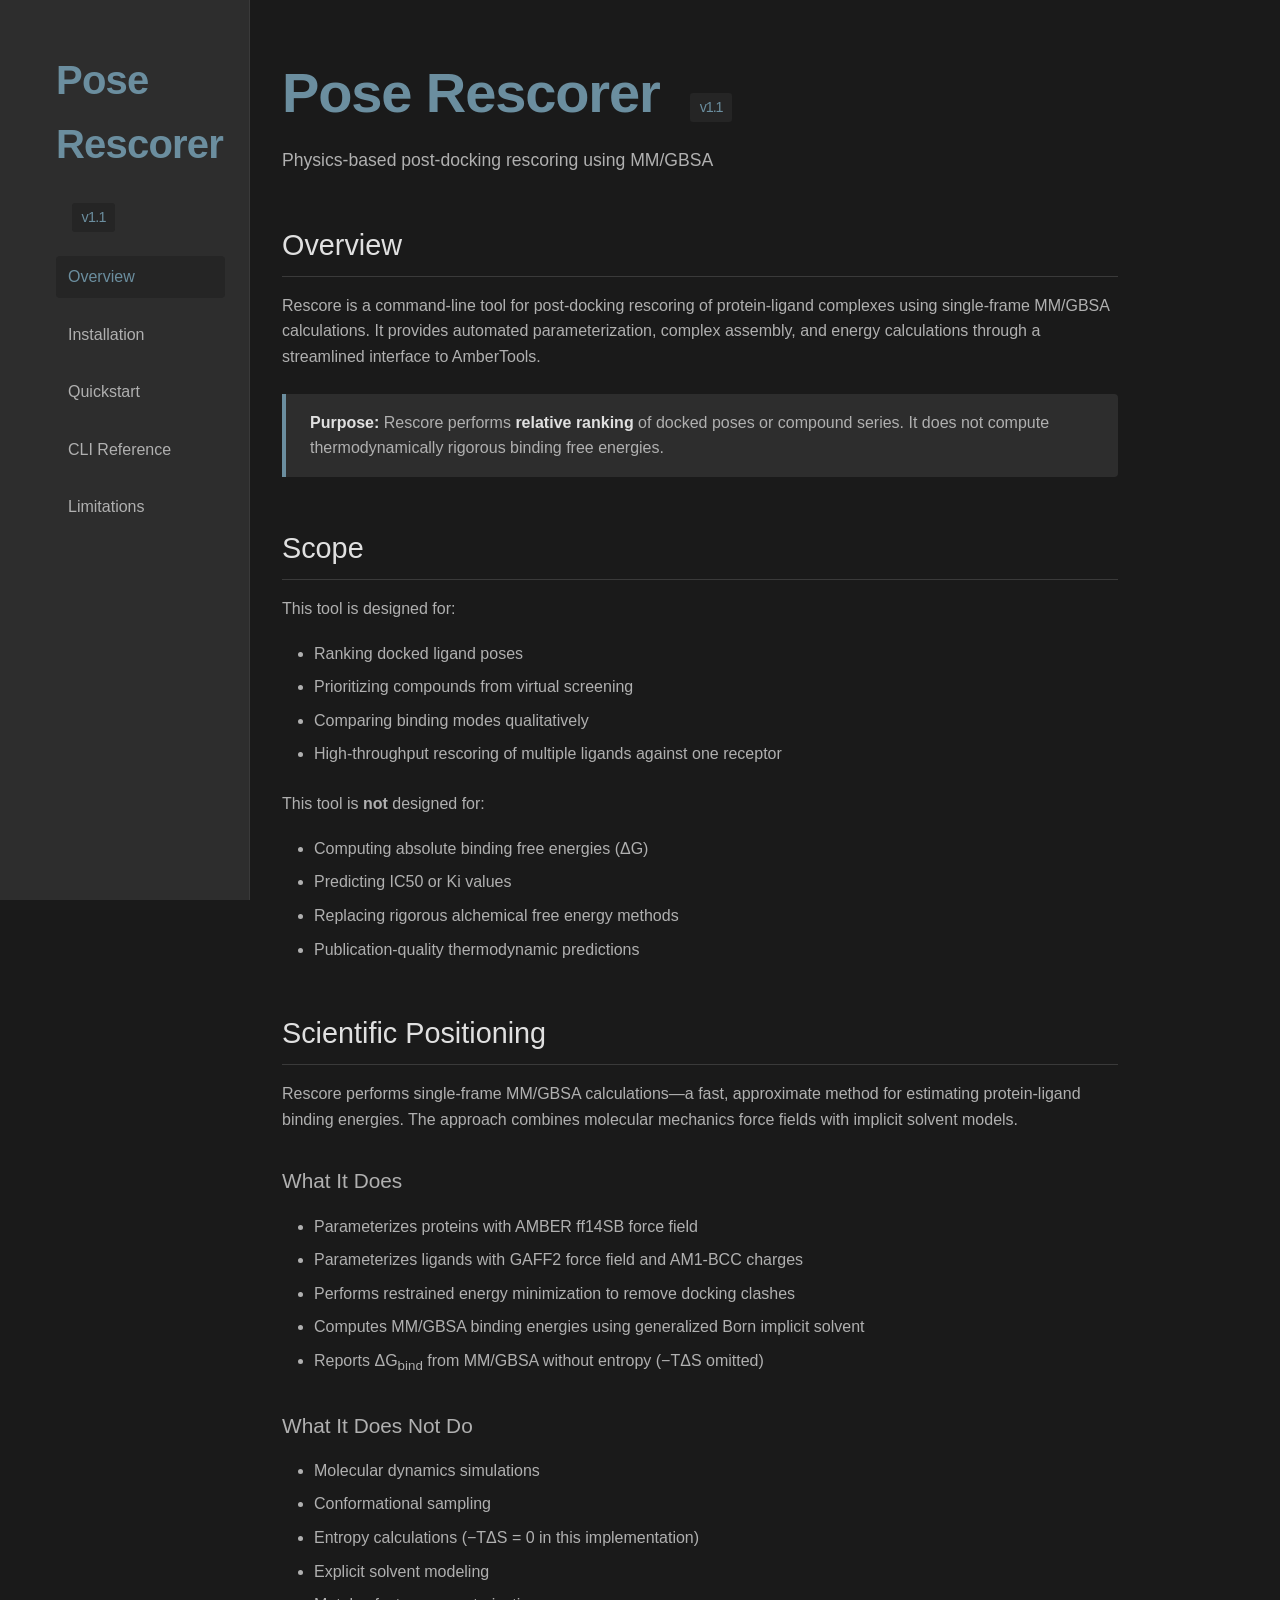
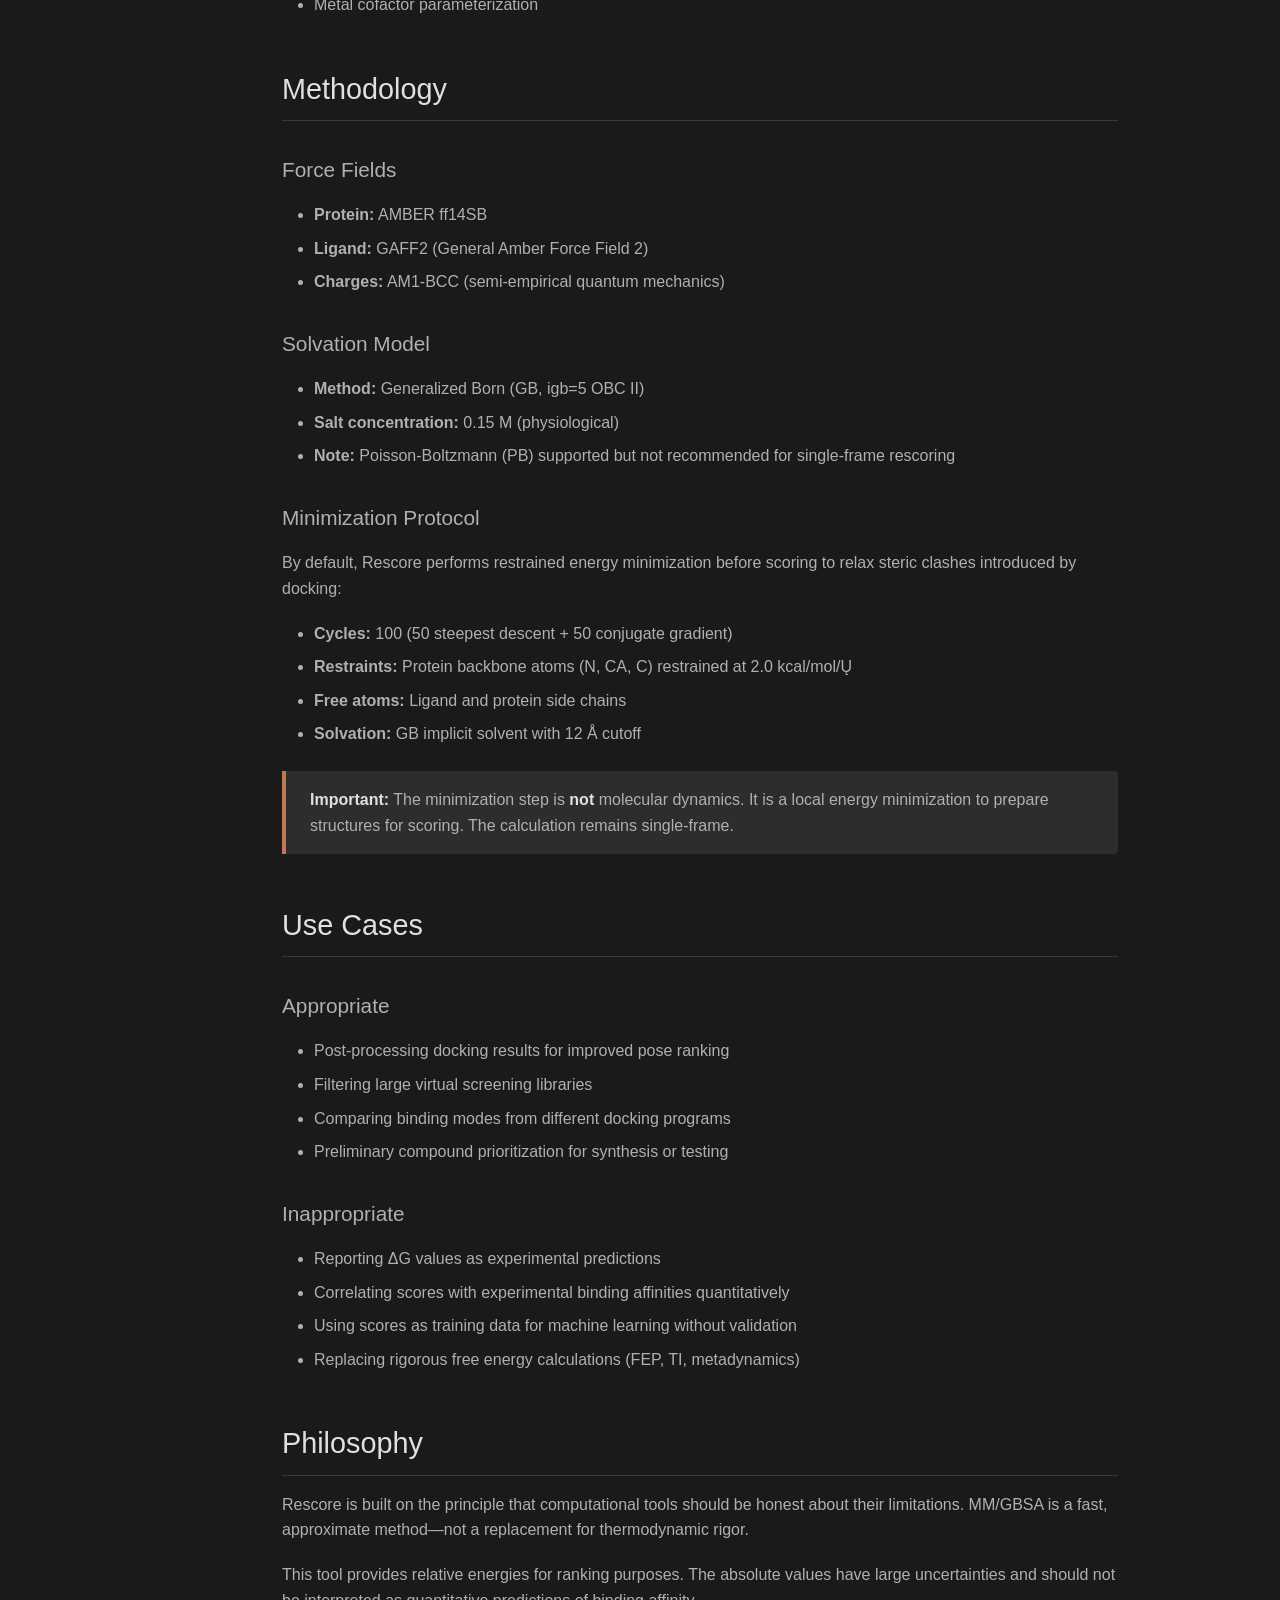
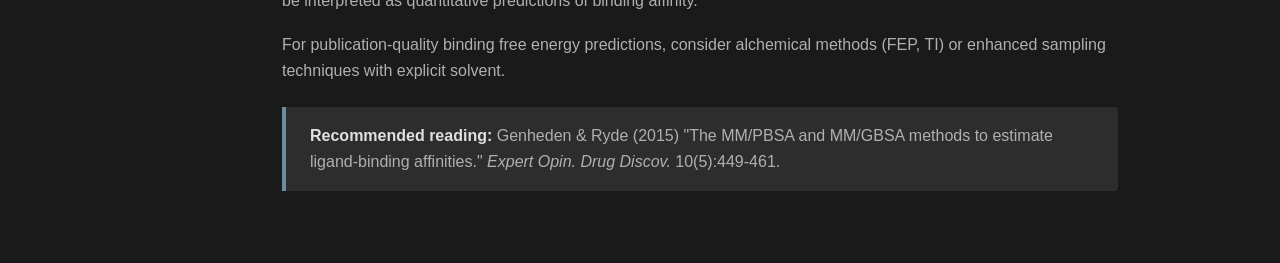
==== docs/index.html @ b131fc04 "v1.1" ====
<!DOCTYPE html>
<html lang="en">
<head>
    <meta charset="UTF-8">
    <meta name="viewport" content="width=device-width, initial-scale=1.0">
    <title>Pose Rescorer - Post-Docking MM/GBSA Rescoring</title>
    <link rel="stylesheet" href="style.css">
</head>
<body>
    <nav>
        <ul>
            <h1 style="font-size: 2.5rem;">Pose Rescorer <span class="version">v1.1</span></h1>
            <li><a href="index.html" class="active">Overview</a></li>
            <li><a href="install.html">Installation</a></li>
            <li><a href="quickstart.html">Quickstart</a></li>
            <li><a href="cli.html">CLI Reference</a></li>
            <li><a href="limitations.html">Limitations</a></li>
        </ul>
    </nav>

    <main>
        <h1 style="font-size: 3.5rem;">Pose Rescorer <span class="version">v1.1</span></h1>
        <p class="subtitle">Physics-based post-docking rescoring using MM/GBSA</p>

        <h2>Overview</h2>
        <p>
            Rescore is a command-line tool for post-docking rescoring of protein-ligand complexes using
            single-frame MM/GBSA calculations. It provides automated parameterization, complex assembly,
            and energy calculations through a streamlined interface to AmberTools.
        </p>

        <div class="callout">
            <p><strong>Purpose:</strong> Rescore performs <strong>relative ranking</strong> of docked poses or compound series.
            It does not compute thermodynamically rigorous binding free energies.</p>
        </div>

        <h2>Scope</h2>
        <p>This tool is designed for:</p>
        <ul>
            <li>Ranking docked ligand poses</li>
            <li>Prioritizing compounds from virtual screening</li>
            <li>Comparing binding modes qualitatively</li>
            <li>High-throughput rescoring of multiple ligands against one receptor</li>
        </ul>

        <p>This tool is <strong>not</strong> designed for:</p>
        <ul>
            <li>Computing absolute binding free energies (ΔG)</li>
            <li>Predicting IC50 or Ki values</li>
            <li>Replacing rigorous alchemical free energy methods</li>
            <li>Publication-quality thermodynamic predictions</li>
        </ul>

        <h2>Scientific Positioning</h2>
        <p>
            Rescore performs single-frame MM/GBSA calculations—a fast, approximate method for estimating
            protein-ligand binding energies. The approach combines molecular mechanics force fields with
            implicit solvent models.
        </p>

        <h3>What It Does</h3>
        <ul>
            <li>Parameterizes proteins with AMBER ff14SB force field</li>
            <li>Parameterizes ligands with GAFF2 force field and AM1-BCC charges</li>
            <li>Performs restrained energy minimization to remove docking clashes</li>
            <li>Computes MM/GBSA binding energies using generalized Born implicit solvent</li>
            <li>Reports ΔG<sub>bind</sub> from MM/GBSA without entropy (−TΔS omitted)</li>
        </ul>

        <h3>What It Does Not Do</h3>
        <ul>
            <li>Molecular dynamics simulations</li>
            <li>Conformational sampling</li>
            <li>Entropy calculations (−TΔS = 0 in this implementation)</li>
            <li>Explicit solvent modeling</li>
            <li>Metal cofactor parameterization</li>
        </ul>

        <h2>Methodology</h2>

        <h3>Force Fields</h3>
        <ul>
            <li><strong>Protein:</strong> AMBER ff14SB</li>
            <li><strong>Ligand:</strong> GAFF2 (General Amber Force Field 2)</li>
            <li><strong>Charges:</strong> AM1-BCC (semi-empirical quantum mechanics)</li>
        </ul>

        <h3>Solvation Model</h3>
        <ul>
            <li><strong>Method:</strong> Generalized Born (GB, igb=5 OBC II)</li>
            <li><strong>Salt concentration:</strong> 0.15 M (physiological)</li>
            <li><strong>Note:</strong> Poisson-Boltzmann (PB) supported but not recommended for single-frame rescoring</li>
        </ul>

        <h3>Minimization Protocol</h3>
        <p>
            By default, Rescore performs restrained energy minimization before scoring to relax steric
            clashes introduced by docking:
        </p>
        <ul>
            <li><strong>Cycles:</strong> 100 (50 steepest descent + 50 conjugate gradient)</li>
            <li><strong>Restraints:</strong> Protein backbone atoms (N, CA, C) restrained at 2.0 kcal/mol/Ų</li>
            <li><strong>Free atoms:</strong> Ligand and protein side chains</li>
            <li><strong>Solvation:</strong> GB implicit solvent with 12 Å cutoff</li>
        </ul>

        <div class="callout warning">
            <p><strong>Important:</strong> The minimization step is <strong>not</strong> molecular dynamics.
            It is a local energy minimization to prepare structures for scoring. The calculation remains
            single-frame.</p>
        </div>

        <h2>Use Cases</h2>

        <h3>Appropriate</h3>
        <ul>
            <li>Post-processing docking results for improved pose ranking</li>
            <li>Filtering large virtual screening libraries</li>
            <li>Comparing binding modes from different docking programs</li>
            <li>Preliminary compound prioritization for synthesis or testing</li>
        </ul>

        <h3>Inappropriate</h3>
        <ul>
            <li>Reporting ΔG values as experimental predictions</li>
            <li>Correlating scores with experimental binding affinities quantitatively</li>
            <li>Using scores as training data for machine learning without validation</li>
            <li>Replacing rigorous free energy calculations (FEP, TI, metadynamics)</li>
        </ul>

        <h2>Philosophy</h2>
        <p>
            Rescore is built on the principle that computational tools should be honest about their
            limitations. MM/GBSA is a fast, approximate method—not a replacement for thermodynamic rigor.
        </p>
        <p>
            This tool provides relative energies for ranking purposes. The absolute values have large
            uncertainties and should not be interpreted as quantitative predictions of binding affinity.
        </p>
        <p>
            For publication-quality binding free energy predictions, consider alchemical methods
            (FEP, TI) or enhanced sampling techniques with explicit solvent.
        </p>

        <div class="callout">
            <p><strong>Recommended reading:</strong> Genheden & Ryde (2015) "The MM/PBSA and MM/GBSA methods to
            estimate ligand-binding affinities." <em>Expert Opin. Drug Discov.</em> 10(5):449-461.</p>
        </div>
    </main>
</body>
</html>
---- docs/style.css ----
/* Rescore Documentation - Dark Theme */

:root {
    --bg-primary: #1a1a1a;
    --bg-secondary: #2d2d2d;
    --bg-code: #252525;
    --text-primary: #e0e0e0;
    --text-secondary: #b0b0b0;
    --accent: #6b8e9f;
    --accent-dim: #4a6b7a;
    --border: #3a3a3a;
    --link: #7fa8bb;
    --link-hover: #a3c4d6;
    --warning: #c07850;
}

* {
    margin: 0;
    padding: 0;
    box-sizing: border-box;
}

body {
    font-family: -apple-system, BlinkMacSystemFont, 'Segoe UI', Roboto, 'Helvetica Neue', Arial, sans-serif;
    font-size: 16px;
    line-height: 1.6;
    color: var(--text-primary);
    background-color: var(--bg-primary);
    margin: 0;
    padding: 0;
    display: flex;
}

/* Navigation Sidebar */
nav {
    background-color: var(--bg-secondary);
    border-right: 1px solid var(--border);
    padding: 2rem 1.5rem;
    position: fixed;
    left: 0;
    top: 0;
    bottom: 0;
    width: 250px;
    overflow-y: auto;
    z-index: 100;
}

nav ul {
    list-style: none;
    display: flex;
    flex-direction: column;
    gap: 0.5rem;
}

nav ul li:first-child {
    font-weight: 600;
    color: var(--accent);
    font-size: 2rem;
    margin-bottom: 2rem;
    padding-bottom: 1rem;
    border-bottom: 1px solid var(--border);
}

nav a {
    color: var(--text-secondary);
    text-decoration: none;
    transition: color 0.2s;
    display: block;
    padding: 0.5rem 0.75rem;
    border-radius: 4px;
}

nav a:hover {
    color: var(--accent);
    background-color: var(--bg-code);
}

nav a.active {
    color: var(--accent);
    background-color: var(--bg-code);
}

/* Main Content */
main {
    margin-left: 250px;
    padding: 3rem 2rem;
    max-width: 900px;
    flex: 1;
}

h1 {
    font-size: 2.5rem;
    font-weight: 600;
    color: var(--accent);
    margin-bottom: 0.5rem;
    letter-spacing: -0.02em;
}

h2 {
    font-size: 1.8rem;
    font-weight: 500;
    color: var(--text-primary);
    margin-top: 3rem;
    margin-bottom: 1rem;
    padding-bottom: 0.5rem;
    border-bottom: 1px solid var(--border);
}

h3 {
    font-size: 1.3rem;
    font-weight: 500;
    color: var(--text-secondary);
    margin-top: 2rem;
    margin-bottom: 1rem;
}

p {
    margin-bottom: 1.2rem;
    color: var(--text-secondary);
}

/* Code Blocks */
code {
    font-family: 'SF Mono', Monaco, 'Cascadia Code', 'Roboto Mono', Consolas, 'Courier New', monospace;
    font-size: 0.9em;
    background-color: var(--bg-code);
    padding: 0.2em 0.4em;
    border-radius: 3px;
    color: var(--text-primary);
}

pre {
    background-color: var(--bg-code);
    border: 1px solid var(--border);
    border-radius: 5px;
    padding: 1.5rem;
    margin: 1.5rem 0;
    overflow-x: auto;
    line-height: 1.5;
}

pre code {
    background: none;
    padding: 0;
    font-size: 0.95em;
}

/* Lists */
ul, ol {
    margin: 1rem 0 1.5rem 2rem;
    color: var(--text-secondary);
}

li {
    margin-bottom: 0.5rem;
}

/* Links */
a {
    color: var(--link);
    text-decoration: none;
}

a:hover {
    color: var(--link-hover);
    text-decoration: underline;
}

/* Callout Boxes */
.callout {
    background-color: var(--bg-secondary);
    border-left: 4px solid var(--accent);
    padding: 1rem 1.5rem;
    margin: 1.5rem 0;
    border-radius: 0 4px 4px 0;
}

.callout.warning {
    border-left-color: var(--warning);
}

.callout p:last-child {
    margin-bottom: 0;
}

.callout strong {
    color: var(--text-primary);
}

/* Tables */
table {
    width: 100%;
    border-collapse: collapse;
    margin: 1.5rem 0;
    background-color: var(--bg-secondary);
}

th, td {
    padding: 0.75rem 1rem;
    text-align: left;
    border-bottom: 1px solid var(--border);
}

th {
    color: var(--text-primary);
    font-weight: 600;
    background-color: var(--bg-code);
}

td {
    color: var(--text-secondary);
}

/* Utility Classes */
.subtitle {
    font-size: 1.1rem;
    color: var(--text-secondary);
    margin-bottom: 2rem;
}

.version {
    display: inline-block;
    background-color: var(--bg-code);
    color: var(--accent);
    padding: 0.2rem 0.6rem;
    border-radius: 3px;
    font-size: 0.9rem;
    font-weight: 500;
    margin-left: 1rem;
}

/* Responsive Design */
@media (max-width: 768px) {
    nav {
        padding: 1rem;
    }
    
    nav ul {
        gap: 1rem;
    }
    
    main {
        padding: 2rem 1rem;
    }
    
    h1 {
        font-size: 2rem;
    }
    
    h2 {
        font-size: 1.5rem;
    }
    
    pre {
        padding: 1rem;
        font-size: 0.85em;
    }
}
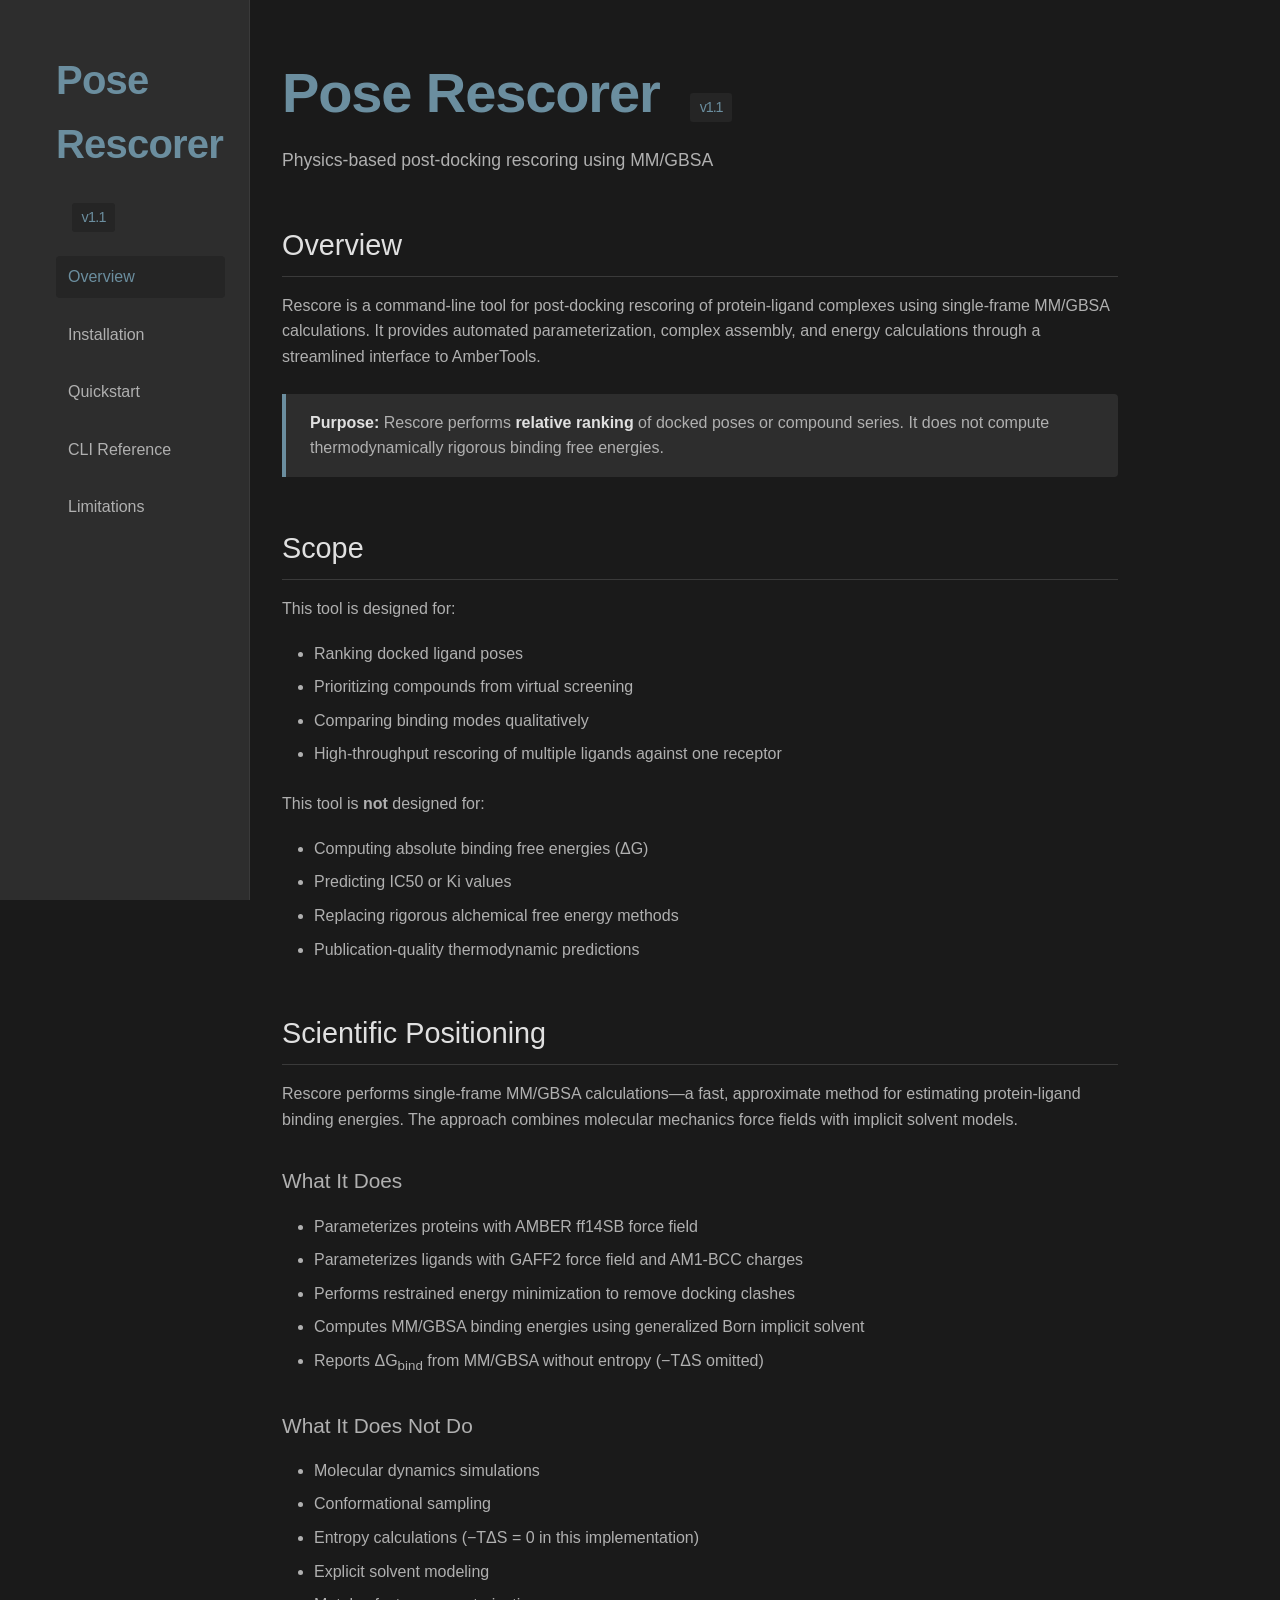
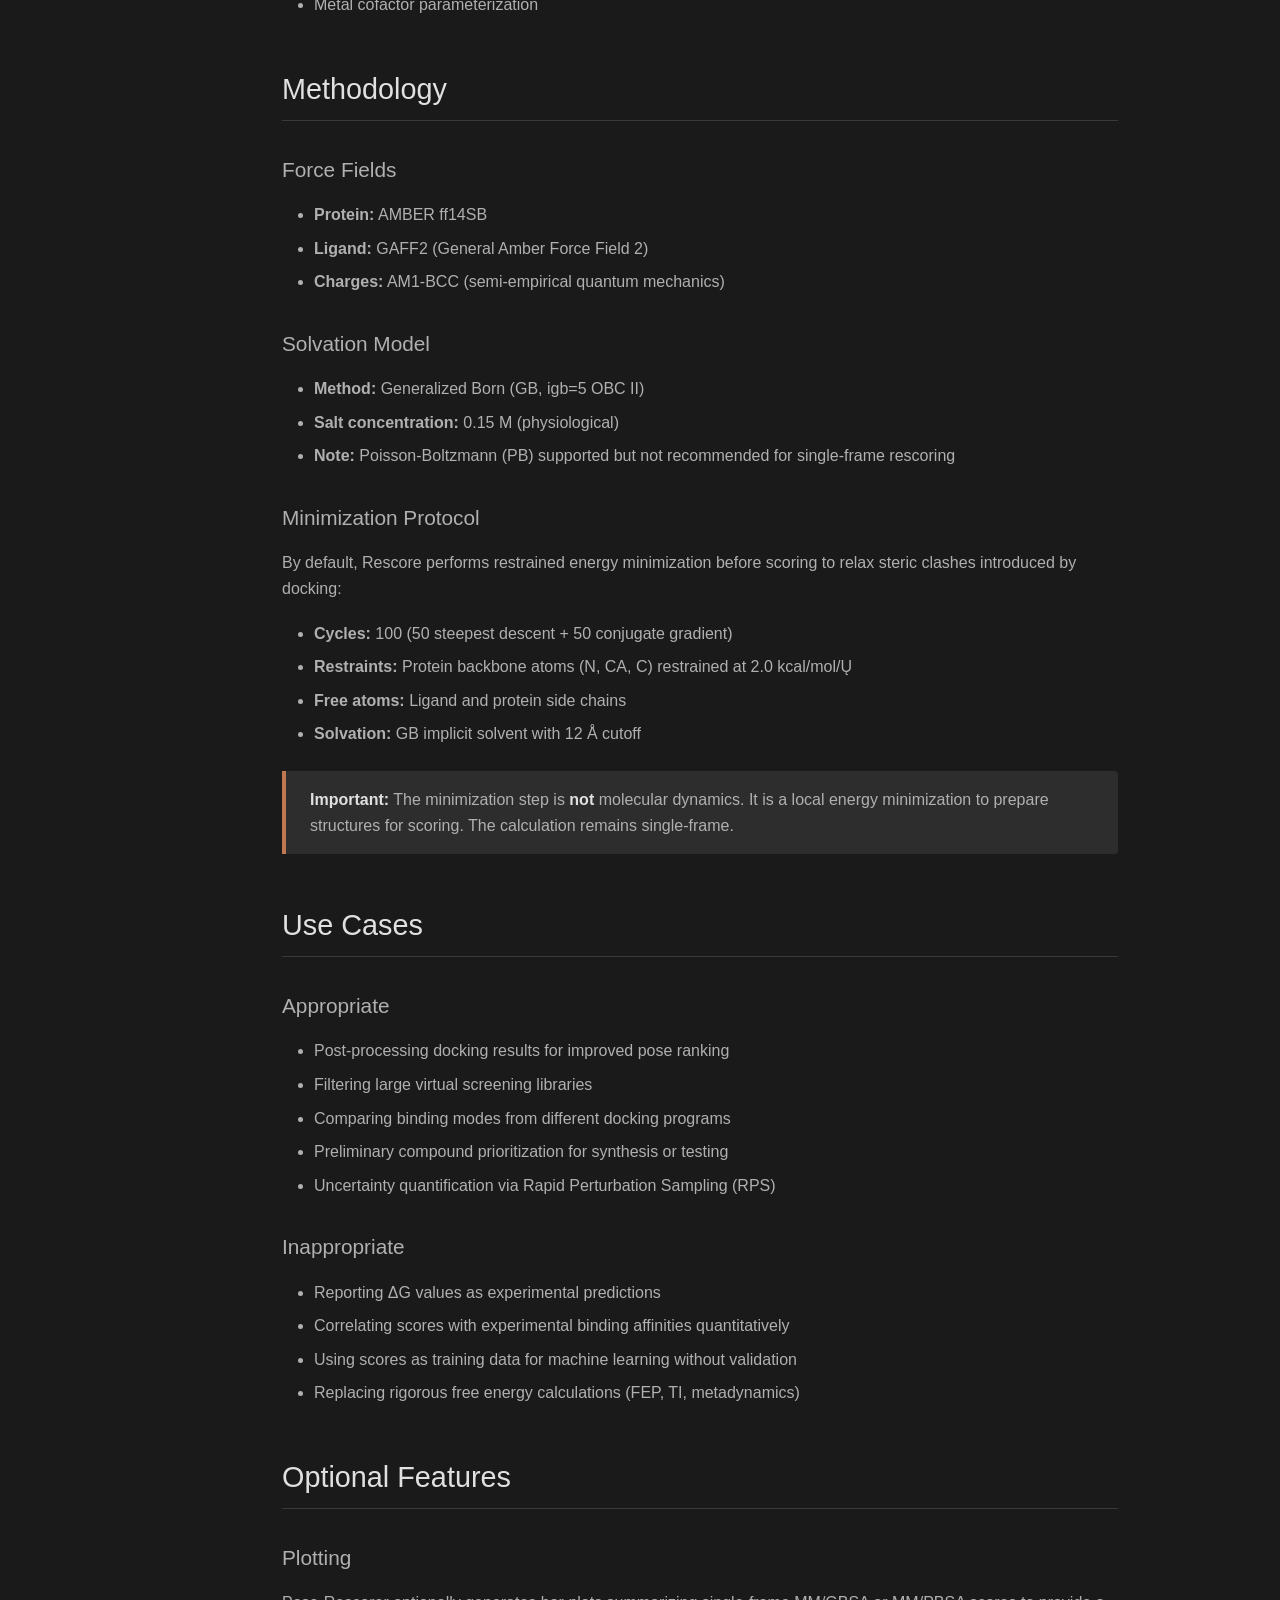
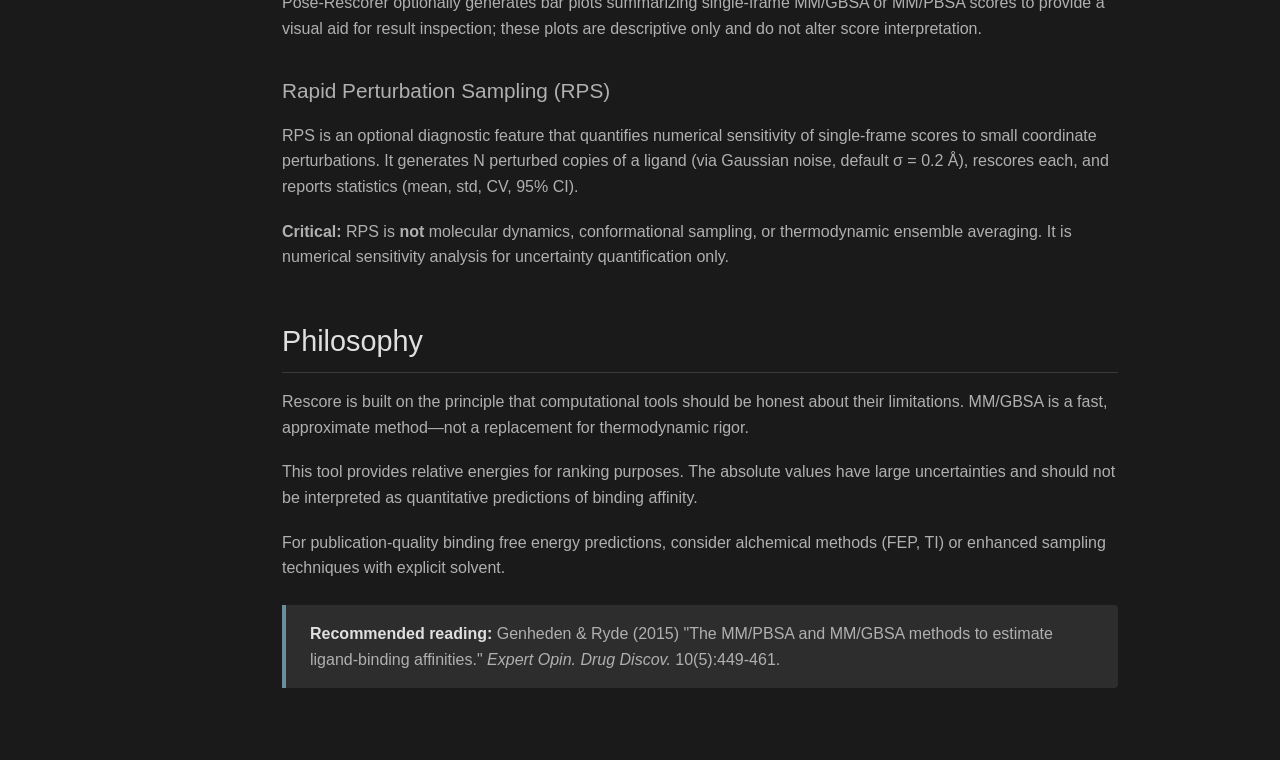
==== commit e628c4da: "v1.1.1" ====
--- a/docs/index.html
+++ b/docs/index.html
@@ -118,6 +118,7 @@
             <li>Filtering large virtual screening libraries</li>
             <li>Comparing binding modes from different docking programs</li>
             <li>Preliminary compound prioritization for synthesis or testing</li>
+            <li>Uncertainty quantification via Rapid Perturbation Sampling (RPS)</li>
         </ul>
 
         <h3>Inappropriate</h3>
@@ -127,6 +128,26 @@
             <li>Using scores as training data for machine learning without validation</li>
             <li>Replacing rigorous free energy calculations (FEP, TI, metadynamics)</li>
         </ul>
+
+        <h2>Optional Features</h2>
+
+        <h3>Plotting</h3>
+        <p>
+            Pose-Rescorer optionally generates bar plots summarizing single-frame MM/GBSA or MM/PBSA scores
+            to provide a visual aid for result inspection; these plots are descriptive only and do not alter
+            score interpretation.
+        </p>
+
+        <h3>Rapid Perturbation Sampling (RPS)</h3>
+        <p>
+            RPS is an optional diagnostic feature that quantifies numerical sensitivity of single-frame scores
+            to small coordinate perturbations. It generates N perturbed copies of a ligand (via Gaussian noise,
+            default σ = 0.2 Å), rescores each, and reports statistics (mean, std, CV, 95% CI).
+        </p>
+        <p>
+            <strong>Critical:</strong> RPS is <strong>not</strong> molecular dynamics, conformational sampling,
+            or thermodynamic ensemble averaging. It is numerical sensitivity analysis for uncertainty quantification only.
+        </p>
 
         <h2>Philosophy</h2>
         <p>
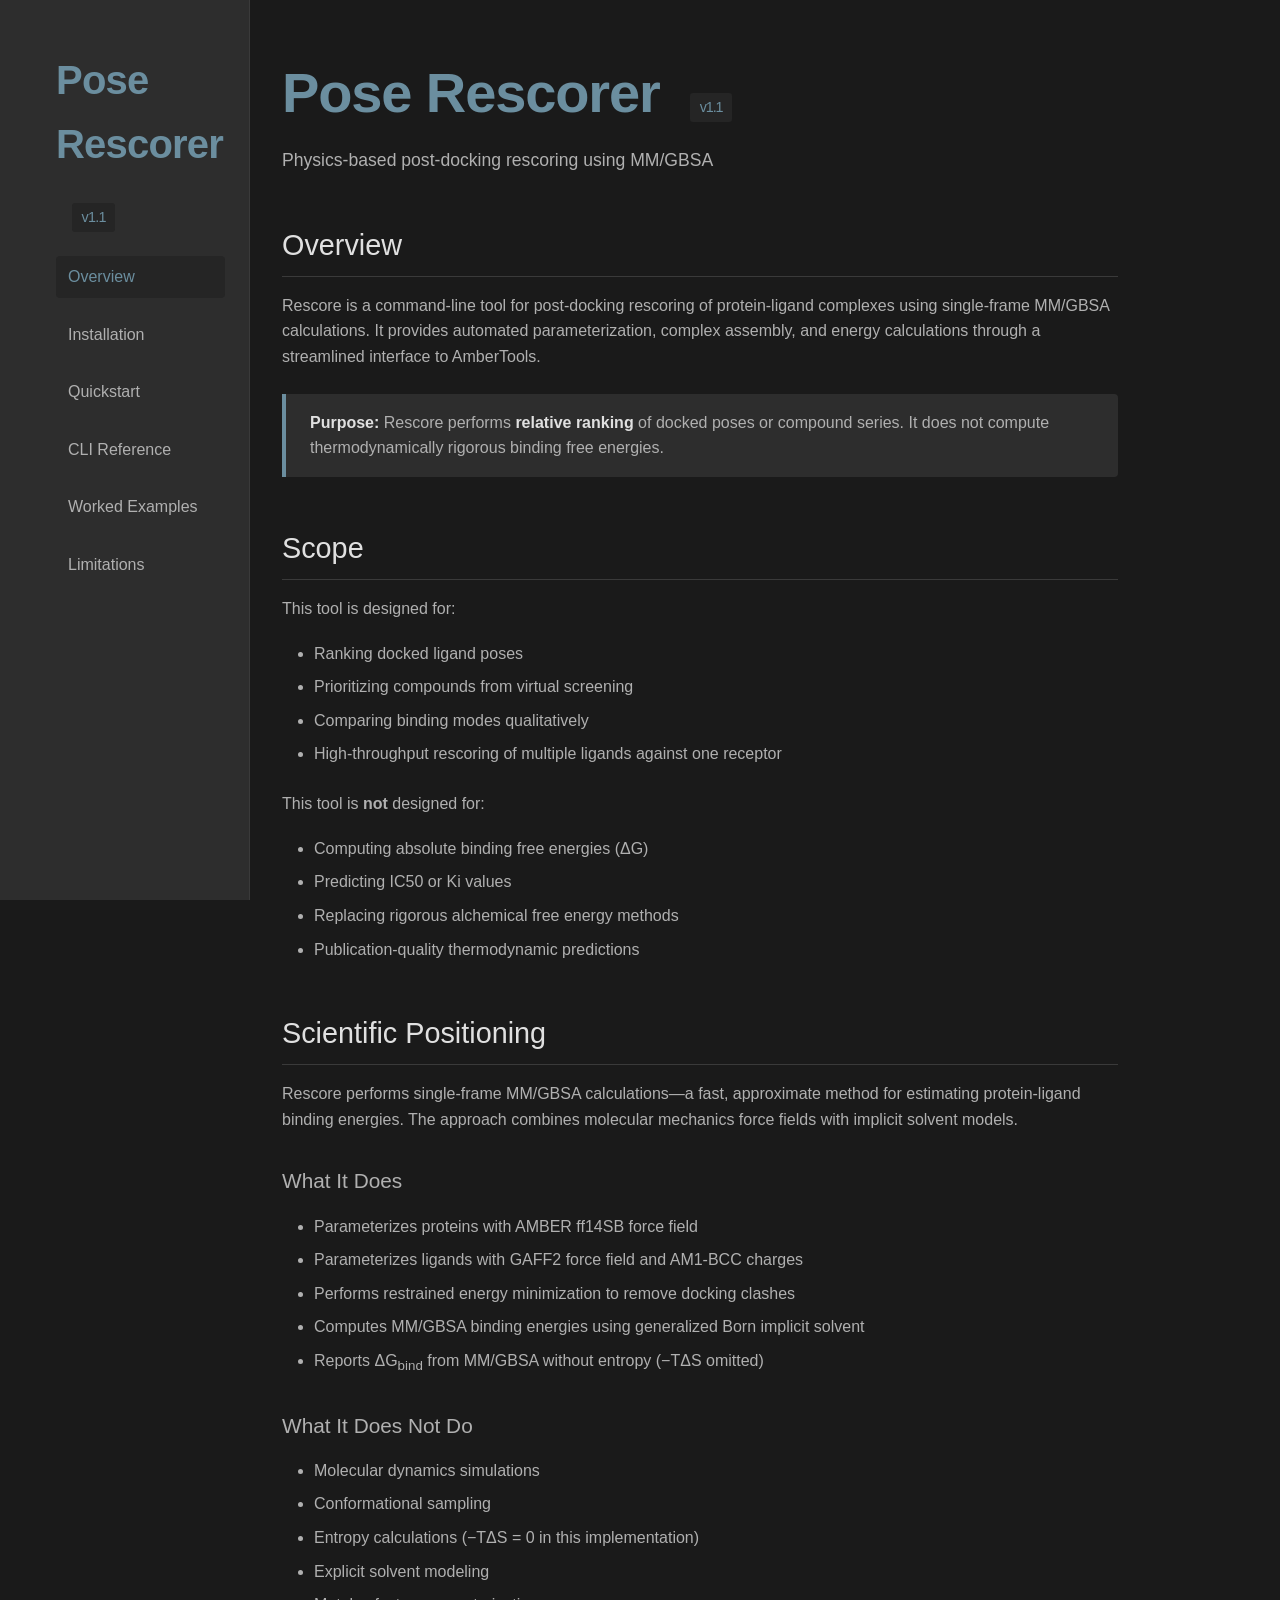
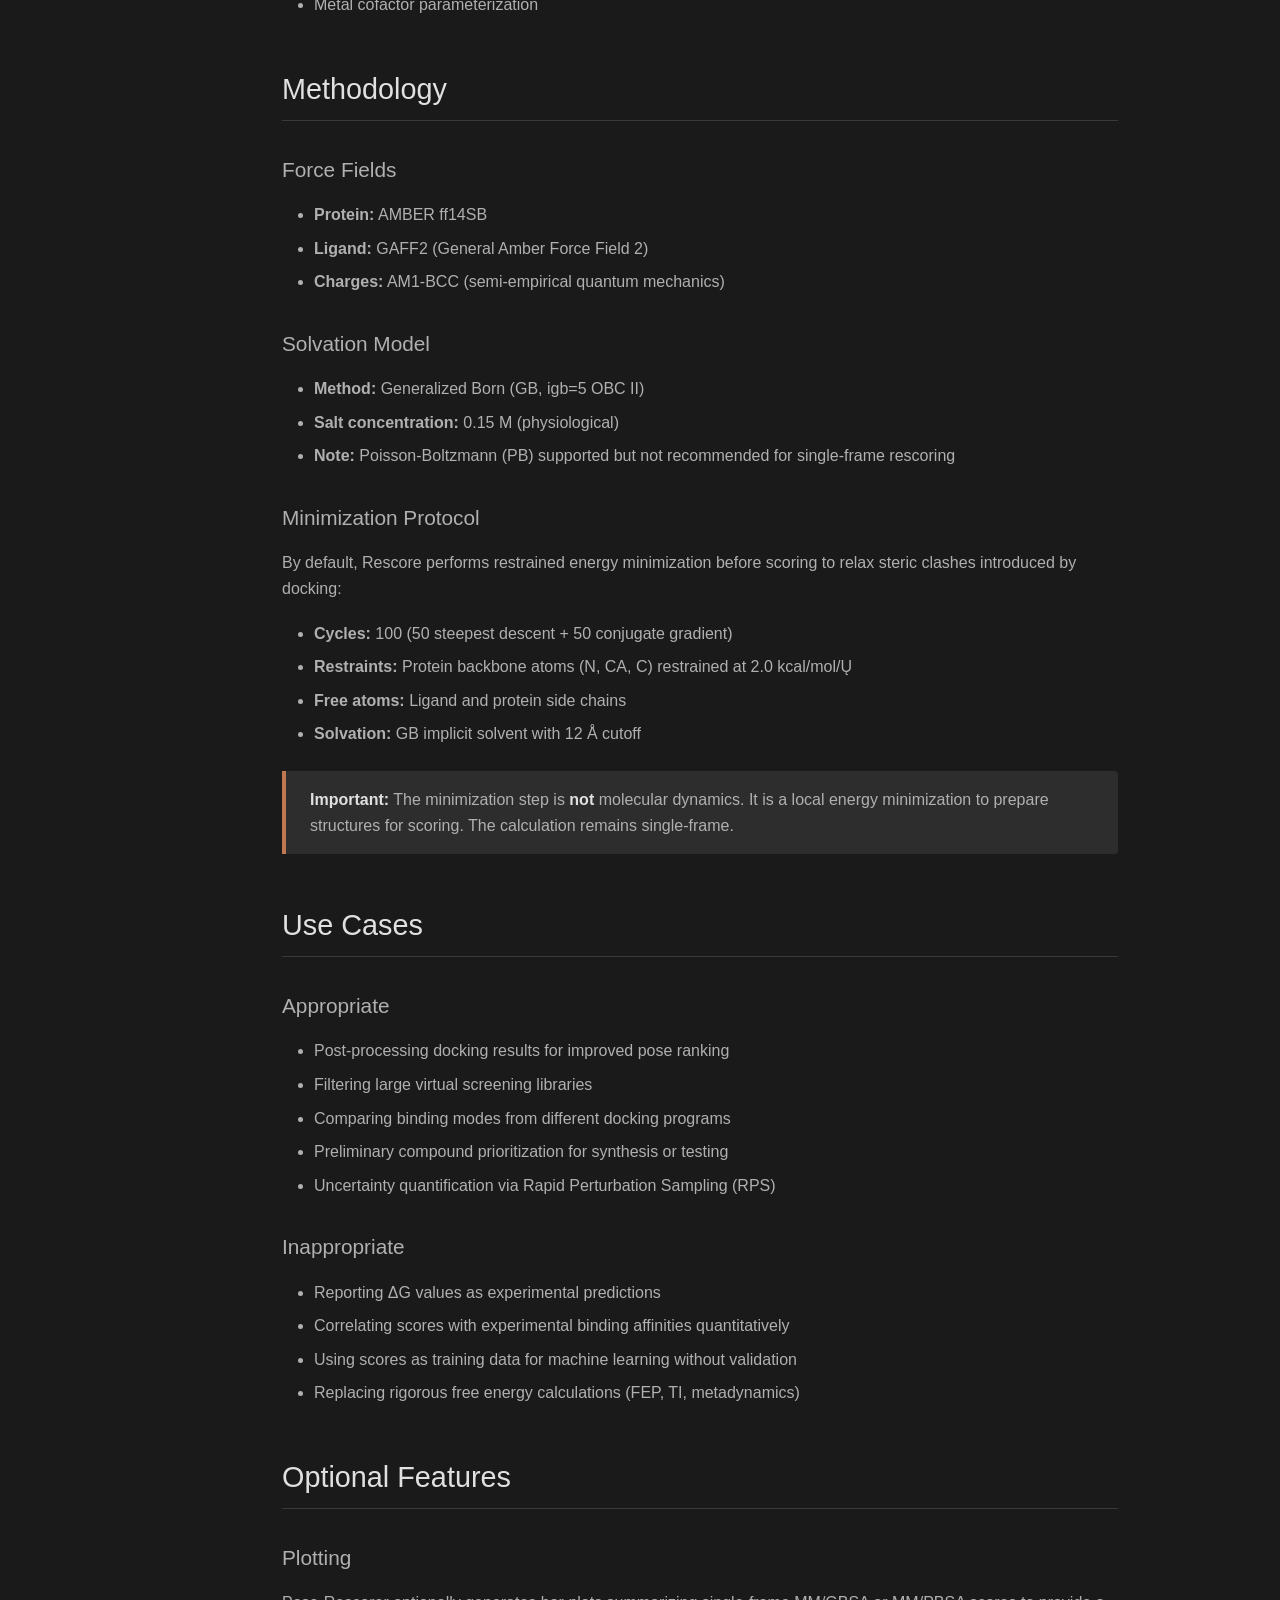
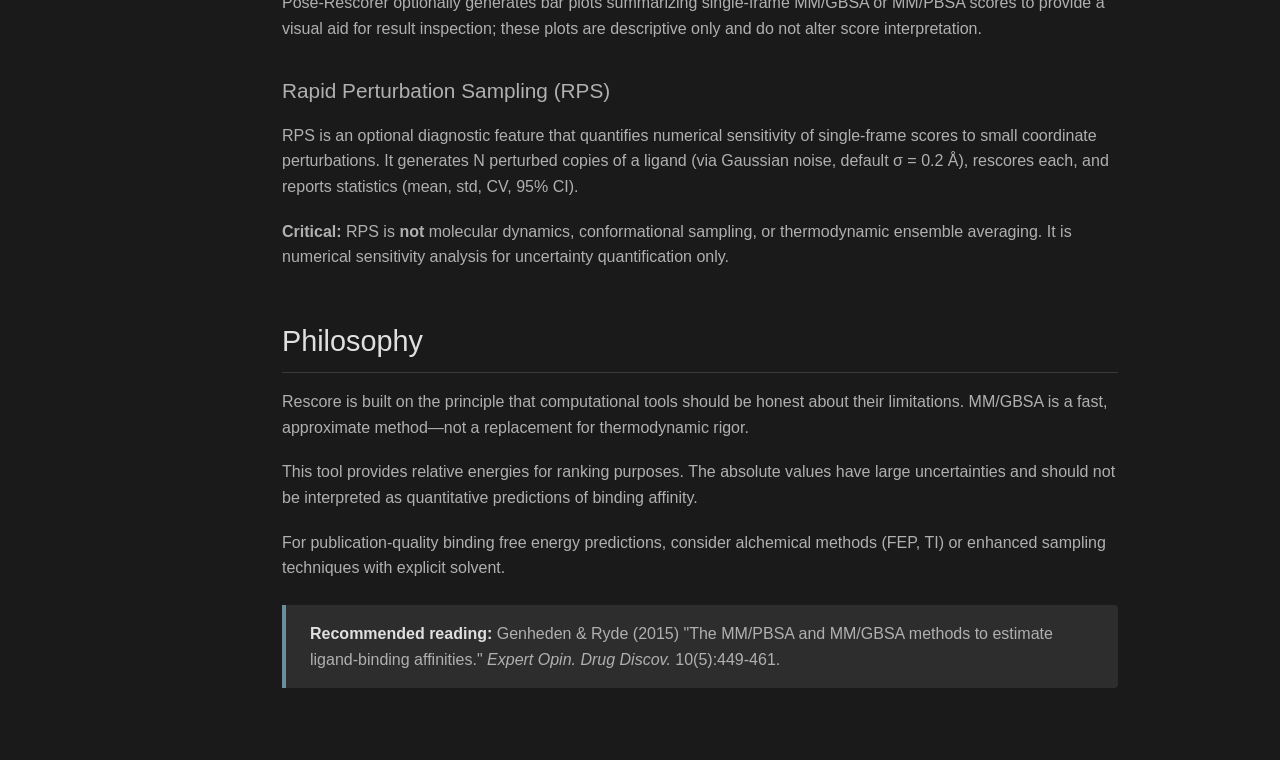
==== commit 846da8ab: "added exmaples" ====
--- a/docs/index.html
+++ b/docs/index.html
@@ -14,6 +14,7 @@
             <li><a href="install.html">Installation</a></li>
             <li><a href="quickstart.html">Quickstart</a></li>
             <li><a href="cli.html">CLI Reference</a></li>
+            <li><a href="examples.html">Worked Examples</a></li>
             <li><a href="limitations.html">Limitations</a></li>
         </ul>
     </nav>
